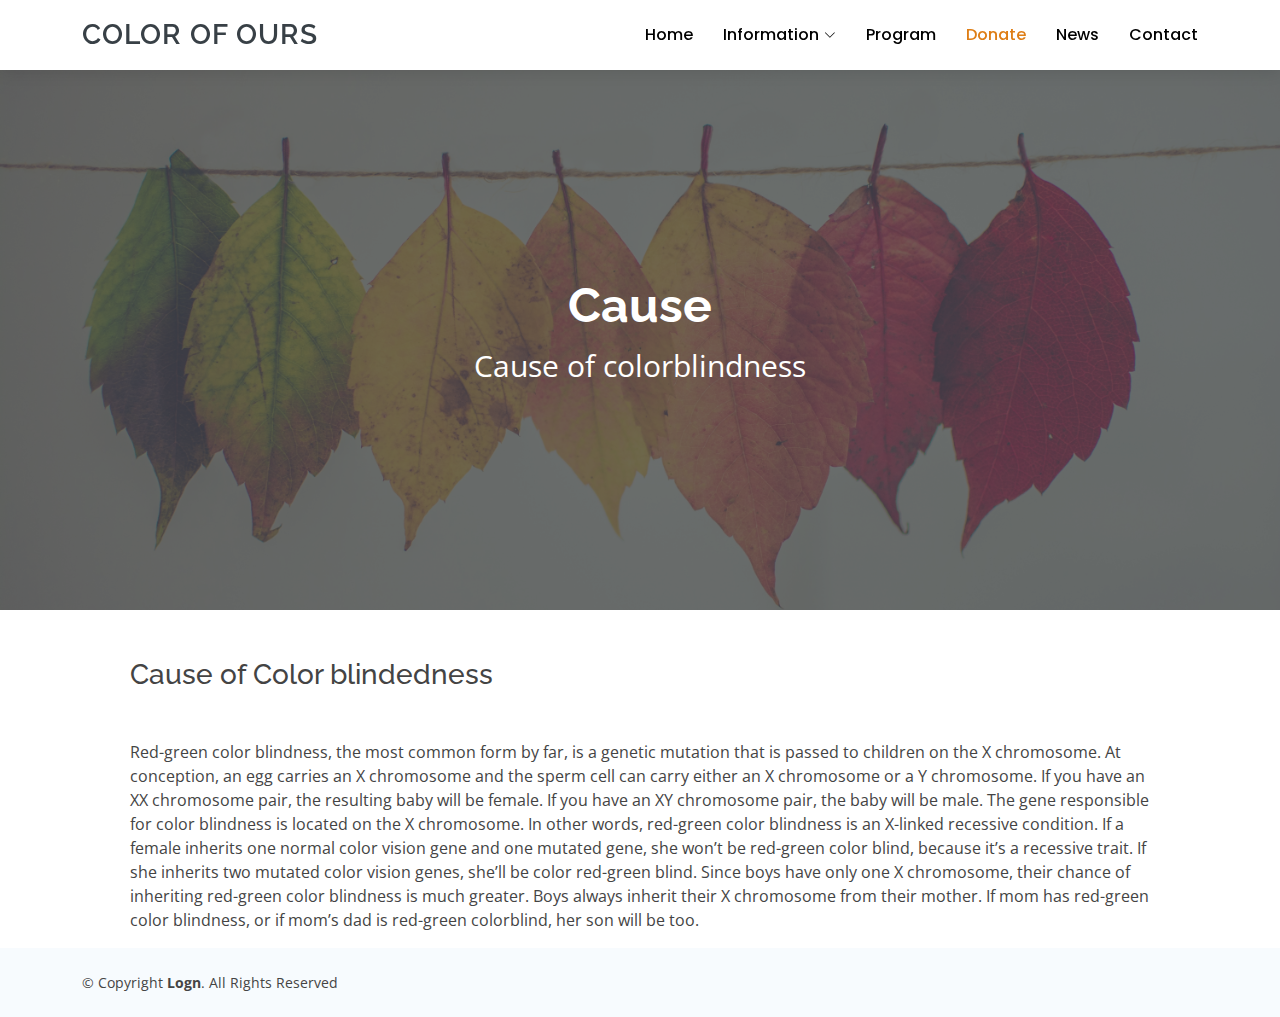
==== cause.html @ 6f02ad86 "add stuff" ====
<!DOCTYPE html>
<html lang="en">

<head>
  <meta charset="utf-8">
  <meta content="width=device-width, initial-scale=1.0" name="viewport">

  <title>Color of Ours</title>
  <meta content="" name="description">
  <meta content="" name="keywords">

  <!-- Favicons -->
  <link href="assets/img/favicon.png" rel="icon">
  <link href="assets/img/apple-touch-icon.png" rel="apple-touch-icon">

  <!-- Google Fonts -->
  <link href="https://fonts.googleapis.com/css?family=Open+Sans:300,300i,400,400i,600,600i,700,700i|Raleway:300,300i,400,400i,500,500i,600,600i,700,700i|Poppins:300,300i,400,400i,500,500i,600,600i,700,700i" rel="stylesheet">

  <!-- Vendor CSS Files -->
  <link href="assets/vendor/bootstrap/css/bootstrap.min.css" rel="stylesheet">
  <link href="assets/vendor/bootstrap-icons/bootstrap-icons.css" rel="stylesheet">
  <link href="assets/vendor/boxicons/css/boxicons.min.css" rel="stylesheet">
  <link href="assets/vendor/glightbox/css/glightbox.min.css" rel="stylesheet">
  <link href="assets/vendor/swiper/swiper-bundle.min.css" rel="stylesheet">

  <!-- Template Main CSS File -->
  <link href="assets/css/style.css" rel="stylesheet">
<link rel="stylesheet" href="https://cdnjs.cloudflare.com/ajax/libs/font-awesome/6.1.2/css/all.min.css" integrity="sha512-1sCRPdkRXhBV2PBLUdRb4tMg1w2YPf37qatUFeS7zlBy7jJI8Lf4VHwWfZZfpXtYSLy85pkm9GaYVYMfw5BC1A==" crossorigin="anonymous" referrerpolicy="no-referrer" />
  <!-- =======================================================
  * Template Name: Lumia - v4.8.1
  * Template URL: https://bootstrapmade.com/lumia-bootstrap-business-template/
  * Author: BootstrapMade.com
  * License: https://bootstrapmade.com/license/
  ======================================================== -->
</head>

<body>

  <!-- ======= Header ======= -->
  <header id="header" class="fixed-top d-flex align-items-center">
    <div class="container d-flex align-items-center">

      <div class="logo me-auto">
        <h1><a href="index.html">Color of Ours</a></h1>
        <!-- Uncomment below if you prefer to use an image logo -->
<!--          <a href="index.html"><img src="assets/img/logo.png" alt="no-image" class="img-fluid"></a> -->
      </div>

      <nav id="navbar" class="navbar order-last order-lg-0">
        <ul>
          <li><a class="nav-link scrollto" href="index.html">Home</a></li>
          <li class="dropdown"><a href="#"><span>Information</span> <i class="bi bi-chevron-down"></i></a>
            <ul>
              <li><a href="cause.html">Cause of colorblind</a></li>
              <li><a href="#">Drop Down 3</a></li>
              <li><a href="faq.html">FAQ</a></li>
            </ul>
          </li>
          <li><a class="nav-link scrollto " href="program.html">Program</a></li>
          <li><a class="nav-link scrollto active" href="#portfolio">Donate</a></li>
          <li><a class="nav-link scrollto" href="#testimonials">News</a></li>
          <li><a class="nav-link scrollto" href="#contact">Contact</a></li>
        </ul>
        <i class="bi bi-list mobile-nav-toggle"></i>
      </nav><!-- .navbar -->

<!--       <div class="header-social-links d-flex align-items-center">
        <a href="#" class="twitter"><i class="bi bi-twitter"></i></a>
        <a href="#" class="facebook"><i class="bi bi-facebook"></i></a>
        <a href="#" class="instagram"><i class="bi bi-instagram"></i></a>
        <a href="#" class="linkedin"><i class="bi bi-linkedin"></i></i></a>
      </div> -->

    </div>
  </header><!-- End Header -->
    <section id="hero" class="d-flex flex-column justify-content-center align-items-center">
    <div class="container text-center text-md-left" data-aos="fade-up">

      <h1>Cause</h1>
      <p class="donate-p"> <i class="fa-solid fa-quote-left donate-i"></i> Cause of colorblindness <i class="fa-solid fa-quote-right donate-i"></i> </p>
    </div>
</section>
  <div class="container">
          <h3 class="mt-5 mx-5">Cause of Color blindedness</h3>
          <p class="mt-5 mx-5"> Red-green color blindness, the most common form by far, is a genetic mutation that is passed to children on the X chromosome. At conception, an egg carries an X chromosome and the sperm cell can carry either an X chromosome or a Y chromosome. If you have an XX chromosome pair, the resulting baby will be female. If you have an XY chromosome pair, the baby will be male. The gene responsible for color blindness is located on the X chromosome. In other words, red-green color blindness is an X-linked recessive condition. If a female inherits one normal color vision gene and one mutated gene, she won’t be red-green color blind, because it’s a recessive trait. If she inherits two mutated color vision genes, she’ll be color red-green blind.
          Since boys have only one X chromosome, their chance of inheriting red-green color blindness is much greater. Boys always inherit their X chromosome from their mother. If mom has red-green color blindness, or if mom’s dad is red-green colorblind, her son will be too.
 </p>



 </div>



  <!-- ======= Footer ======= -->
  <footer id="footer">

    <div class="container d-md-flex py-4">

      <div class="me-md-auto text-center text-md-start">
        <div class="copyright">
          &copy; Copyright <strong><span>Logn</span></strong>. All Rights Reserved
        </div>

      </div>
<!--       <div class="social-links text-center text-md-right pt-3 pt-md-0">
        <a href="#" class="twitter"><i class="bx bxl-twitter"></i></a>
        <a href="#" class="facebook"><i class="bx bxl-facebook"></i></a>
        <a href="#" class="instagram"><i class="bx bxl-instagram"></i></a>
        <a href="#" class="google-plus"><i class="bx bxl-skype"></i></a>
        <a href="#" class="linkedin"><i class="bx bxl-linkedin"></i></a>
      </div> -->
    </div>
  </footer><!-- End Footer -->

  <a href="#" class="back-to-top d-flex align-items-center justify-content-center"><i class="bi bi-arrow-up-short"></i></a>

  <!-- Vendor JS Files -->
  <script src="assets/vendor/purecounter/purecounter_vanilla.js"></script>
  <script src="assets/vendor/bootstrap/js/bootstrap.bundle.min.js"></script>
  <script src="assets/vendor/glightbox/js/glightbox.min.js"></script>
  <script src="assets/vendor/isotope-layout/isotope.pkgd.min.js"></script>
  <script src="assets/vendor/swiper/swiper-bundle.min.js"></script>
  <script src="assets/vendor/waypoints/noframework.waypoints.js"></script>
  <script src="assets/vendor/php-email-form/validate.js"></script>

  <!-- Template Main JS File -->
  <script src="assets/js/main.js"></script>

</body>

</html>
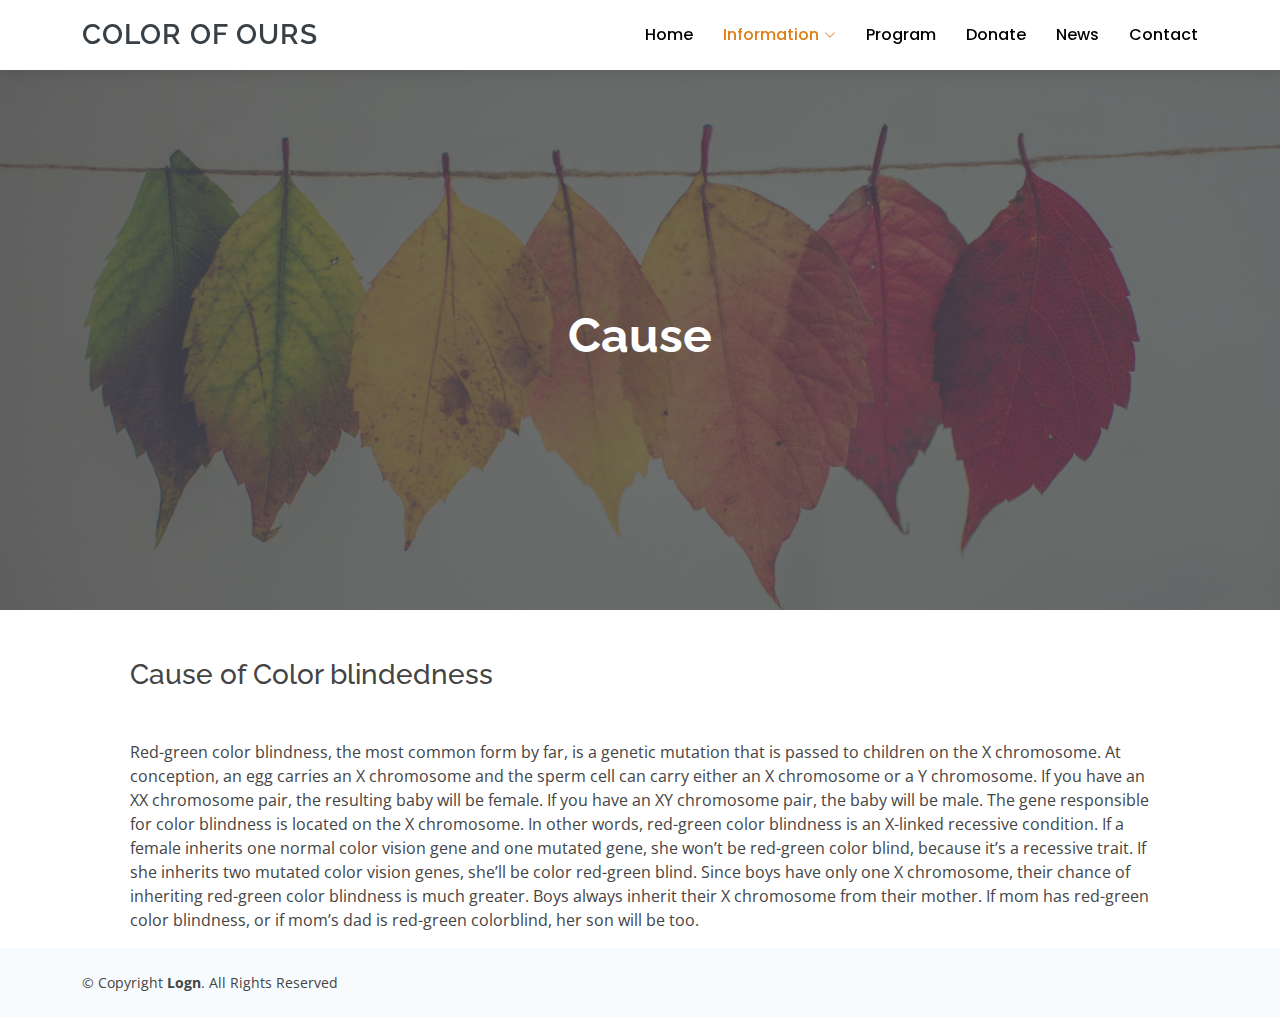
==== commit 2d325890: "minor update" ====
--- a/cause.html
+++ b/cause.html
@@ -49,15 +49,17 @@
       <nav id="navbar" class="navbar order-last order-lg-0">
         <ul>
           <li><a class="nav-link scrollto" href="index.html">Home</a></li>
-          <li class="dropdown"><a href="#"><span>Information</span> <i class="bi bi-chevron-down"></i></a>
+          <li class="dropdown nav-link scrollto active"><a>Information<i class="bi bi-chevron-down"></i></a>
             <ul>
-              <li><a href="cause.html">Cause of colorblind</a></li>
-              <li><a href="#">Drop Down 3</a></li>
+              <li><a href="overview.html">Overview</a></li>
+              <li><a href="cause.html">Causes</a></li>
+               <li><a href="difficulties.html">Difficulties</a></li>
+                <li><a href="treatments.html">Treatments</a></li>
               <li><a href="faq.html">FAQ</a></li>
             </ul>
           </li>
           <li><a class="nav-link scrollto " href="program.html">Program</a></li>
-          <li><a class="nav-link scrollto active" href="#portfolio">Donate</a></li>
+          <li><a class="nav-link scrollto" href="#portfolio">Donate</a></li>
           <li><a class="nav-link scrollto" href="#testimonials">News</a></li>
           <li><a class="nav-link scrollto" href="#contact">Contact</a></li>
         </ul>
@@ -77,7 +79,7 @@
     <div class="container text-center text-md-left" data-aos="fade-up">
 
       <h1>Cause</h1>
-      <p class="donate-p"> <i class="fa-solid fa-quote-left donate-i"></i> Cause of colorblindness <i class="fa-solid fa-quote-right donate-i"></i> </p>
+<!--       <p class="donate-p"> <i class="fa-solid fa-quote-left donate-i"></i> Cause of colorblindness <i class="fa-solid fa-quote-right donate-i"></i> </p> -->
     </div>
 </section>
   <div class="container">
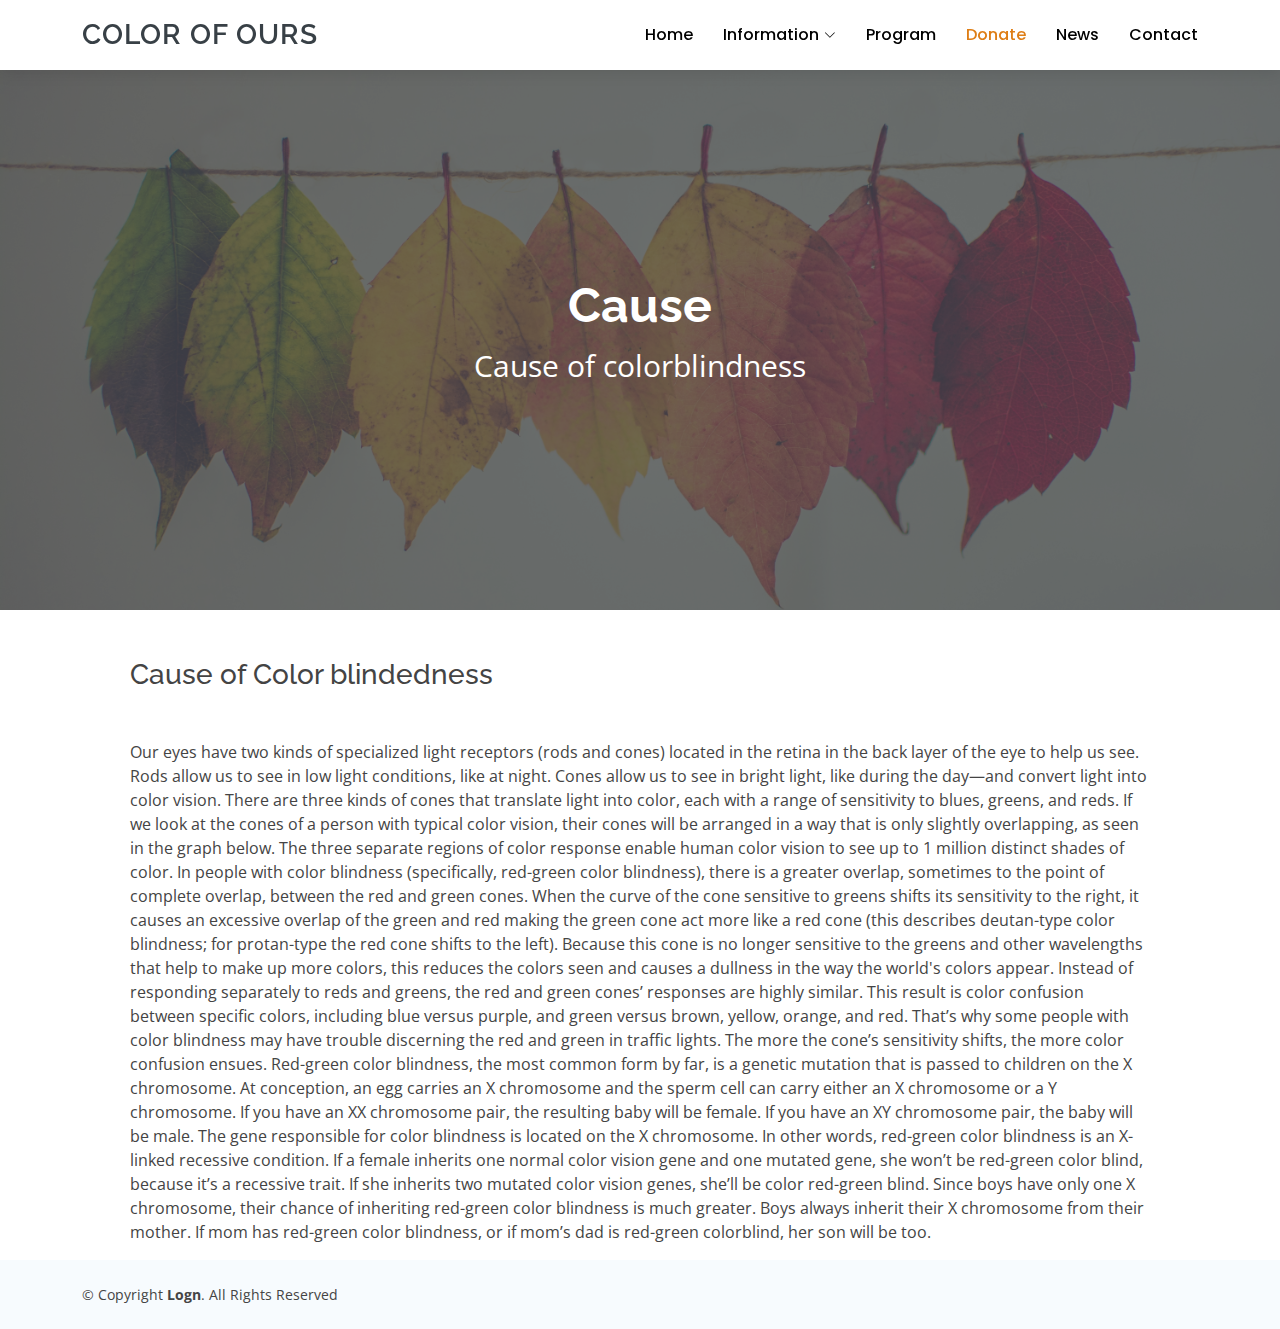
==== commit 18ef4f90: "causes description" ====
--- a/cause.html
+++ b/cause.html
@@ -49,7 +49,7 @@
       <nav id="navbar" class="navbar order-last order-lg-0">
         <ul>
           <li><a class="nav-link scrollto" href="index.html">Home</a></li>
-          <li class="dropdown nav-link scrollto active"><a>Information<i class="bi bi-chevron-down"></i></a>
+          <li class="dropdown"><a href="#"><span>Information</span> <i class="bi bi-chevron-down"></i></a>
             <ul>
               <li><a href="overview.html">Overview</a></li>
               <li><a href="cause.html">Causes</a></li>
@@ -59,7 +59,7 @@
             </ul>
           </li>
           <li><a class="nav-link scrollto " href="program.html">Program</a></li>
-          <li><a class="nav-link scrollto" href="#portfolio">Donate</a></li>
+          <li><a class="nav-link scrollto active" href="#portfolio">Donate</a></li>
           <li><a class="nav-link scrollto" href="#testimonials">News</a></li>
           <li><a class="nav-link scrollto" href="#contact">Contact</a></li>
         </ul>
@@ -79,12 +79,18 @@
     <div class="container text-center text-md-left" data-aos="fade-up">
 
       <h1>Cause</h1>
-<!--       <p class="donate-p"> <i class="fa-solid fa-quote-left donate-i"></i> Cause of colorblindness <i class="fa-solid fa-quote-right donate-i"></i> </p> -->
+      <p class="donate-p"> <i class="fa-solid fa-quote-left donate-i"></i> Cause of colorblindness <i class="fa-solid fa-quote-right donate-i"></i> </p>
     </div>
 </section>
   <div class="container">
           <h3 class="mt-5 mx-5">Cause of Color blindedness</h3>
-          <p class="mt-5 mx-5"> Red-green color blindness, the most common form by far, is a genetic mutation that is passed to children on the X chromosome. At conception, an egg carries an X chromosome and the sperm cell can carry either an X chromosome or a Y chromosome. If you have an XX chromosome pair, the resulting baby will be female. If you have an XY chromosome pair, the baby will be male. The gene responsible for color blindness is located on the X chromosome. In other words, red-green color blindness is an X-linked recessive condition. If a female inherits one normal color vision gene and one mutated gene, she won’t be red-green color blind, because it’s a recessive trait. If she inherits two mutated color vision genes, she’ll be color red-green blind.
+          <p class="mt-5 mx-5"> Our eyes have two kinds of specialized light receptors (rods and cones) located in the retina in the back layer of the eye to help us see. Rods allow us to see in low light conditions, like at night. Cones allow us to see in bright light, like during the day—and convert light into color vision.
+
+There are three kinds of cones that translate light into color, each with a range of sensitivity to blues, greens, and reds. If we look at the cones of a person with typical color vision, their cones will be arranged in a way that is only slightly overlapping, as seen in the graph below. The three separate regions of color response enable human color vision to see up to 1 million distinct shades of color. In people with color blindness (specifically, red-green color blindness), there is a greater overlap, sometimes to the point of complete overlap, between the red and green cones.
+
+When the curve of the cone sensitive to greens shifts its sensitivity to the right, it causes an excessive overlap of the green and red making the green cone act more like a red cone (this describes deutan-type color blindness; for protan-type the red cone shifts to the left). Because this cone is no longer sensitive to the greens and other wavelengths that help to make up more colors, this reduces the colors seen and causes a dullness in the way the world's colors appear. Instead of responding separately to reds and greens, the red and green cones’ responses are highly similar. This result is color confusion between specific colors, including blue versus purple, and green versus brown, yellow, orange, and red. That’s why some people with color blindness may have trouble discerning the red and green in traffic lights. The more the cone’s sensitivity shifts, the more color confusion ensues.
+
+            Red-green color blindness, the most common form by far, is a genetic mutation that is passed to children on the X chromosome. At conception, an egg carries an X chromosome and the sperm cell can carry either an X chromosome or a Y chromosome. If you have an XX chromosome pair, the resulting baby will be female. If you have an XY chromosome pair, the baby will be male. The gene responsible for color blindness is located on the X chromosome. In other words, red-green color blindness is an X-linked recessive condition. If a female inherits one normal color vision gene and one mutated gene, she won’t be red-green color blind, because it’s a recessive trait. If she inherits two mutated color vision genes, she’ll be color red-green blind.
           Since boys have only one X chromosome, their chance of inheriting red-green color blindness is much greater. Boys always inherit their X chromosome from their mother. If mom has red-green color blindness, or if mom’s dad is red-green colorblind, her son will be too.
  </p>
 
--- a/assets/css/style.css
+++ b/assets/css/style.css
@@ -849,14 +849,14 @@
   background: #fff;
   text-align: center;
   padding: 30px;
-  height: 90px;
+  height: 115px;
   border-radius: 0 0 3px 3px;
 }
 
 .portfolio .portfolio-item .portfolio-info h4 {
   font-size: 18px;
-  line-height: 1px;
-  font-weight: 700;
+/*  line-height: 1px;
+*/  font-weight: 700;
   margin-bottom: 18px;
   padding-bottom: 0;
 }
@@ -1610,9 +1610,9 @@
 }
 
 .profile img {
-    width: 68px;
-    height: 68px;
-    border-radius: 50%
+    width: 140px;
+    height: 140px;
+    border-radius: 20%
 }
 
 .card {
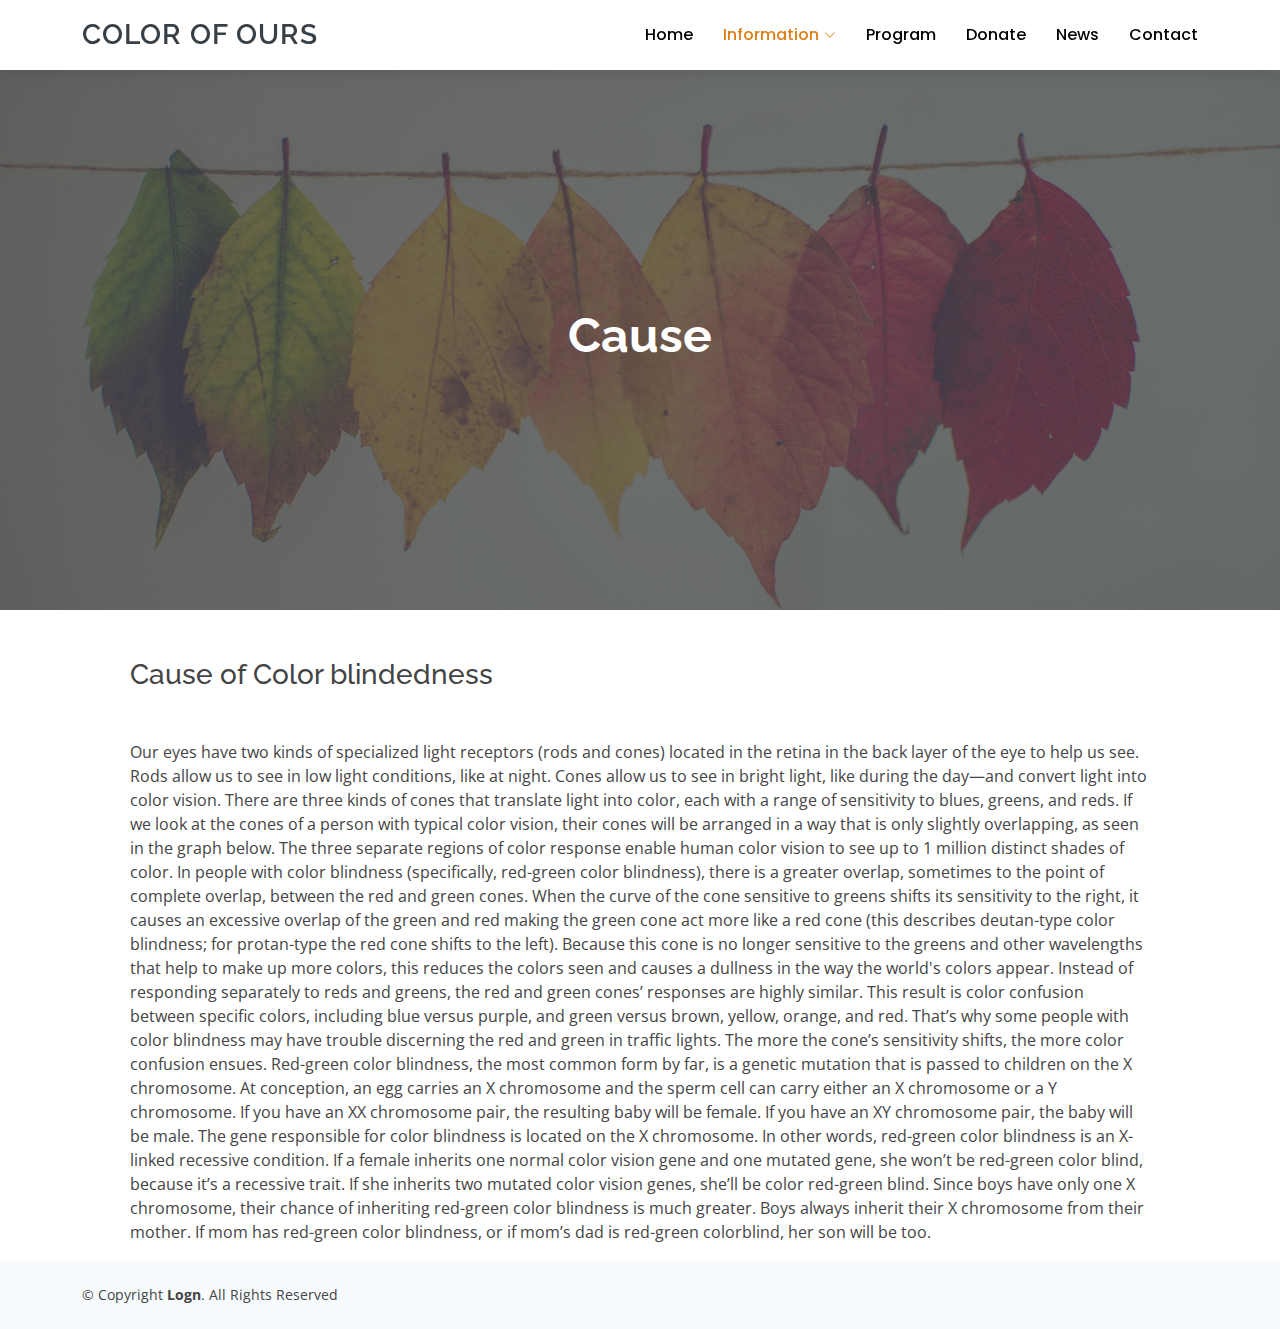
==== commit 9003dfa6: "Merge branch 'main' of https://github.com/ckim48/colorblind" ====
--- a/cause.html
+++ b/cause.html
@@ -49,7 +49,7 @@
       <nav id="navbar" class="navbar order-last order-lg-0">
         <ul>
           <li><a class="nav-link scrollto" href="index.html">Home</a></li>
-          <li class="dropdown"><a href="#"><span>Information</span> <i class="bi bi-chevron-down"></i></a>
+          <li class="dropdown nav-link scrollto active"><a>Information<i class="bi bi-chevron-down"></i></a>
             <ul>
               <li><a href="overview.html">Overview</a></li>
               <li><a href="cause.html">Causes</a></li>
@@ -59,9 +59,9 @@
             </ul>
           </li>
           <li><a class="nav-link scrollto " href="program.html">Program</a></li>
-          <li><a class="nav-link scrollto active" href="#portfolio">Donate</a></li>
-          <li><a class="nav-link scrollto" href="#testimonials">News</a></li>
-          <li><a class="nav-link scrollto" href="#contact">Contact</a></li>
+          <li><a class="nav-link scrollto" href="donate.html">Donate</a></li>
+          <li><a class="nav-link scrollto" href="index.html#news">News</a></li>
+          <li><a class="nav-link scrollto" href="index.html#contact">Contact</a></li>
         </ul>
         <i class="bi bi-list mobile-nav-toggle"></i>
       </nav><!-- .navbar -->
@@ -79,7 +79,7 @@
     <div class="container text-center text-md-left" data-aos="fade-up">
 
       <h1>Cause</h1>
-      <p class="donate-p"> <i class="fa-solid fa-quote-left donate-i"></i> Cause of colorblindness <i class="fa-solid fa-quote-right donate-i"></i> </p>
+<!--       <p class="donate-p"> <i class="fa-solid fa-quote-left donate-i"></i> Cause of colorblindness <i class="fa-solid fa-quote-right donate-i"></i> </p> -->
     </div>
 </section>
   <div class="container">
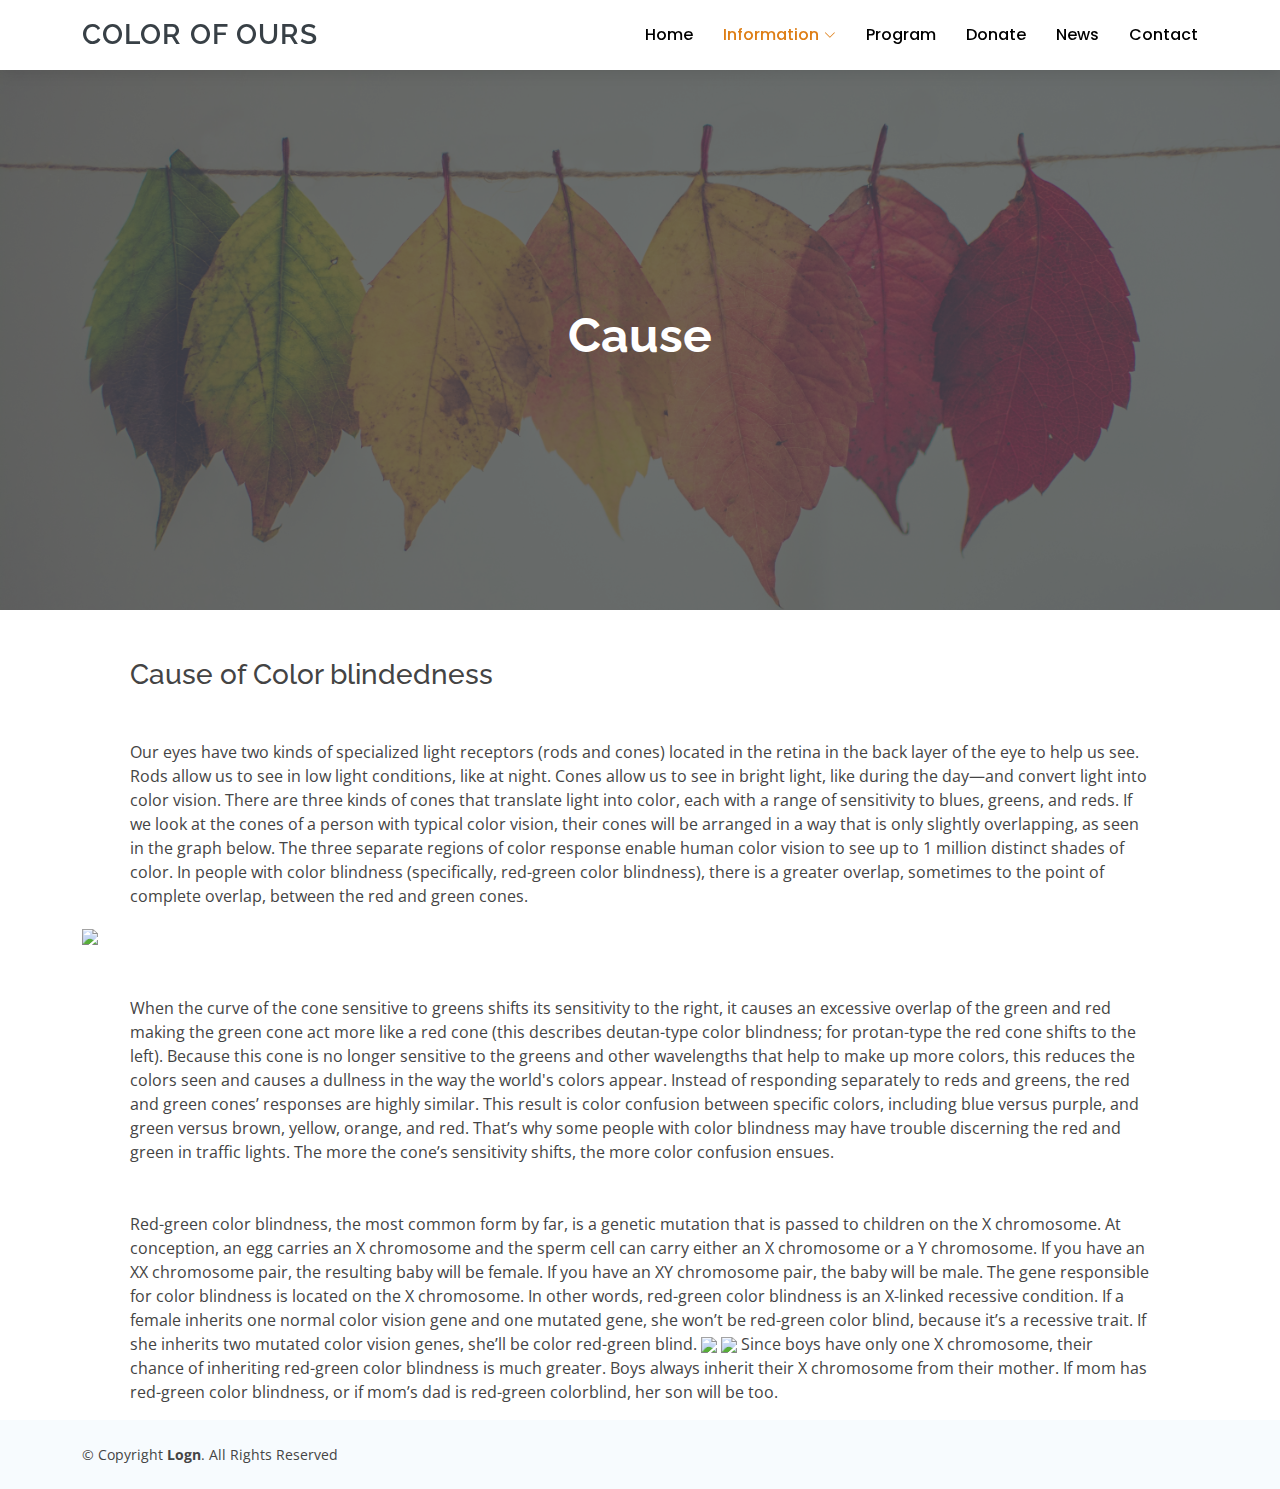
==== commit 93e56ba2: "kjbjlkn" ====
--- a/cause.html
+++ b/cause.html
@@ -84,13 +84,24 @@
 </section>
   <div class="container">
           <h3 class="mt-5 mx-5">Cause of Color blindedness</h3>
-          <p class="mt-5 mx-5"> Our eyes have two kinds of specialized light receptors (rods and cones) located in the retina in the back layer of the eye to help us see. Rods allow us to see in low light conditions, like at night. Cones allow us to see in bright light, like during the day—and convert light into color vision.
+          <p class="mt-5 mx-5"> 
+          Our eyes have two kinds of specialized light receptors (rods and cones) located in the retina in the back layer of the eye to help us see. Rods allow us to see in low light conditions, like at night. Cones allow us to see in bright light, like during the day—and convert light into color vision.
 
-There are three kinds of cones that translate light into color, each with a range of sensitivity to blues, greens, and reds. If we look at the cones of a person with typical color vision, their cones will be arranged in a way that is only slightly overlapping, as seen in the graph below. The three separate regions of color response enable human color vision to see up to 1 million distinct shades of color. In people with color blindness (specifically, red-green color blindness), there is a greater overlap, sometimes to the point of complete overlap, between the red and green cones.
+          There are three kinds of cones that translate light into color, each with a range of sensitivity to blues, greens, and reds. If we look at the cones of a person with typical color vision, their cones will be arranged in a way that is only slightly overlapping, as seen in the graph below. The three separate regions of color response enable human color vision to see up to 1 million distinct shades of color. In people with color blindness (specifically, red-green color blindness), there is a greater overlap, sometimes to the point of complete overlap, between the red and green cones.
+          </p>
+ 
+  <img src=”assets/img/cones.jpg”>
 
-When the curve of the cone sensitive to greens shifts its sensitivity to the right, it causes an excessive overlap of the green and red making the green cone act more like a red cone (this describes deutan-type color blindness; for protan-type the red cone shifts to the left). Because this cone is no longer sensitive to the greens and other wavelengths that help to make up more colors, this reduces the colors seen and causes a dullness in the way the world's colors appear. Instead of responding separately to reds and greens, the red and green cones’ responses are highly similar. This result is color confusion between specific colors, including blue versus purple, and green versus brown, yellow, orange, and red. That’s why some people with color blindness may have trouble discerning the red and green in traffic lights. The more the cone’s sensitivity shifts, the more color confusion ensues.
+<p class="mt-5 mx-5"> 
+          When the curve of the cone sensitive to greens shifts its sensitivity to the right, it causes an excessive overlap of the green and red making the green cone act more like a red cone (this describes deutan-type color blindness; for protan-type the red cone shifts to the left). Because this cone is no longer sensitive to the greens and other wavelengths that help to make up more colors, this reduces the colors seen and causes a dullness in the way the world's colors appear. Instead of responding separately to reds and greens, the red and green cones’ responses are highly similar. This result is color confusion between specific colors, including blue versus purple, and green versus brown, yellow, orange, and red. That’s why some people with color blindness may have trouble discerning the red and green in traffic lights. The more the cone’s sensitivity shifts, the more color confusion ensues. 
+</p>
 
+ <p class="mt-5 mx-5"> 
             Red-green color blindness, the most common form by far, is a genetic mutation that is passed to children on the X chromosome. At conception, an egg carries an X chromosome and the sperm cell can carry either an X chromosome or a Y chromosome. If you have an XX chromosome pair, the resulting baby will be female. If you have an XY chromosome pair, the baby will be male. The gene responsible for color blindness is located on the X chromosome. In other words, red-green color blindness is an X-linked recessive condition. If a female inherits one normal color vision gene and one mutated gene, she won’t be red-green color blind, because it’s a recessive trait. If she inherits two mutated color vision genes, she’ll be color red-green blind.
+
+             <img src=”assets/img/genes1.jpg”>
+             <img src=”assets/img/genes2.jpg”>
+
           Since boys have only one X chromosome, their chance of inheriting red-green color blindness is much greater. Boys always inherit their X chromosome from their mother. If mom has red-green color blindness, or if mom’s dad is red-green colorblind, her son will be too.
  </p>
 
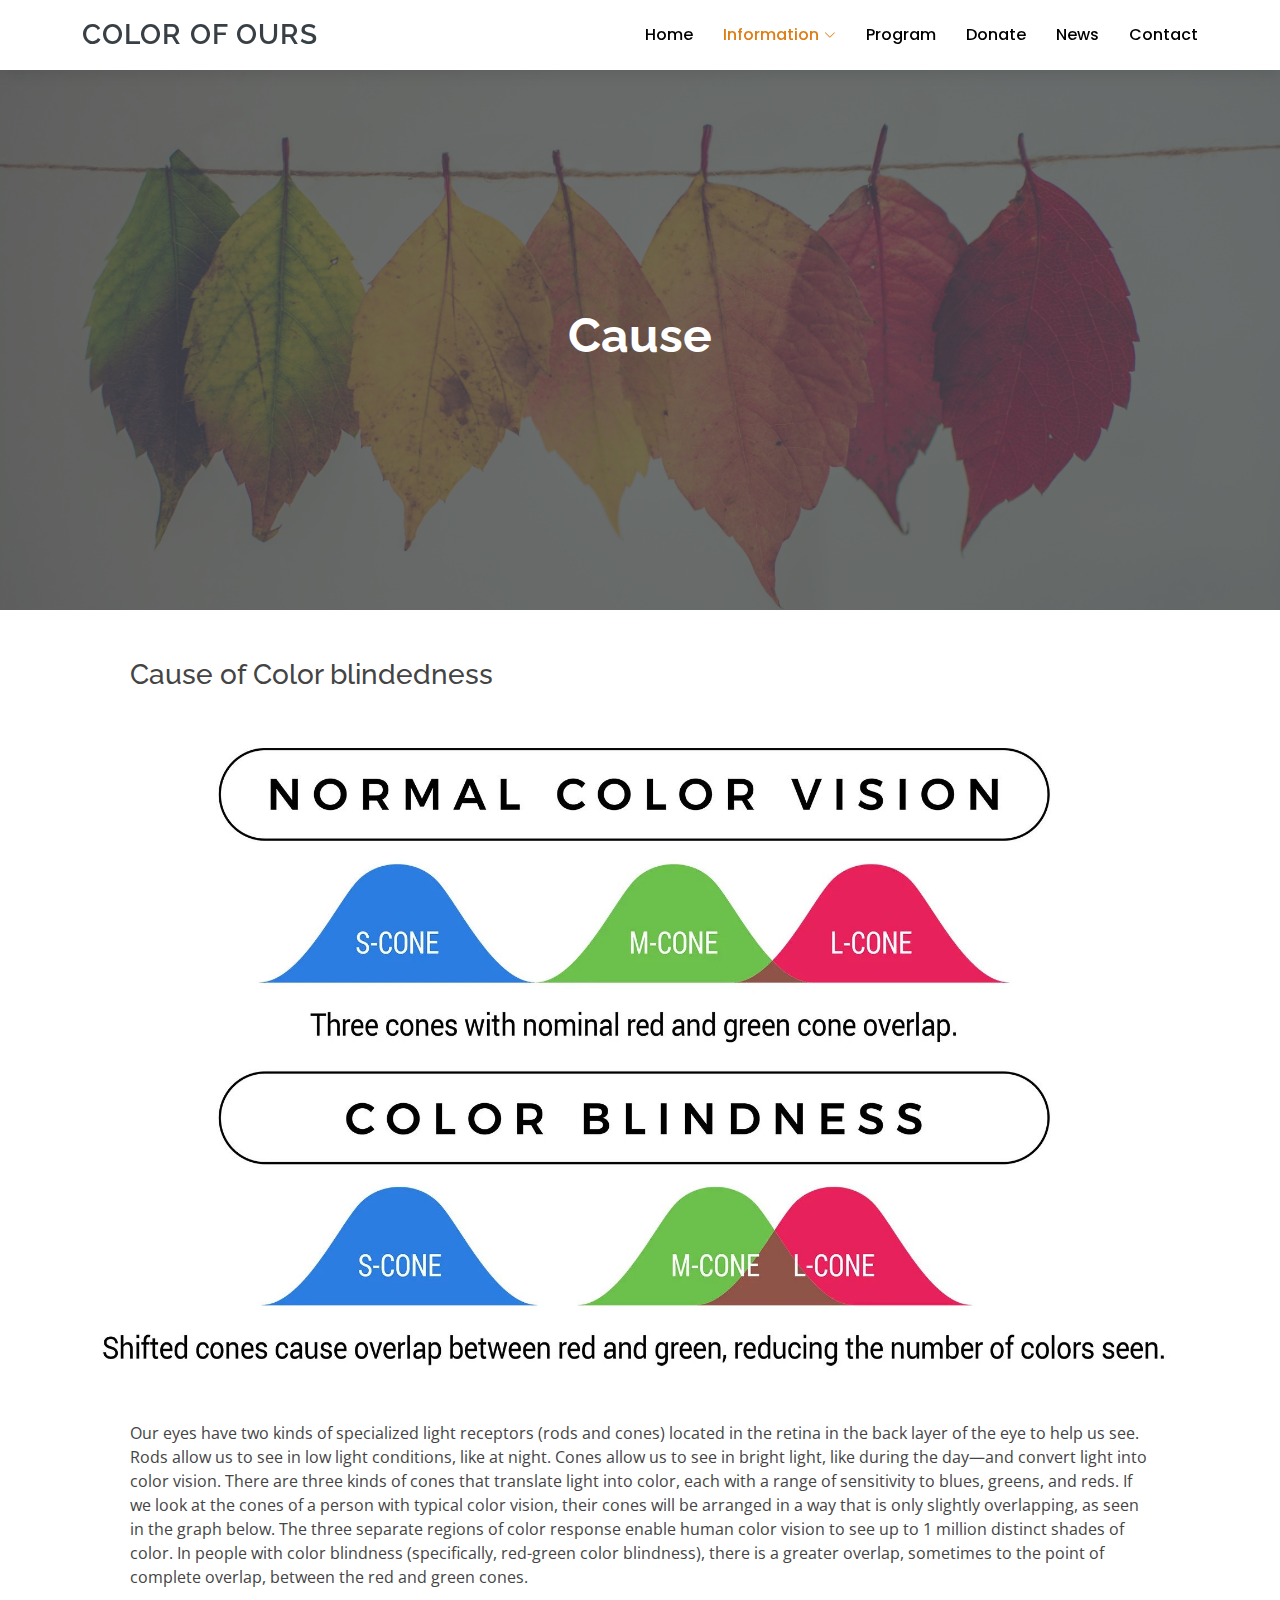
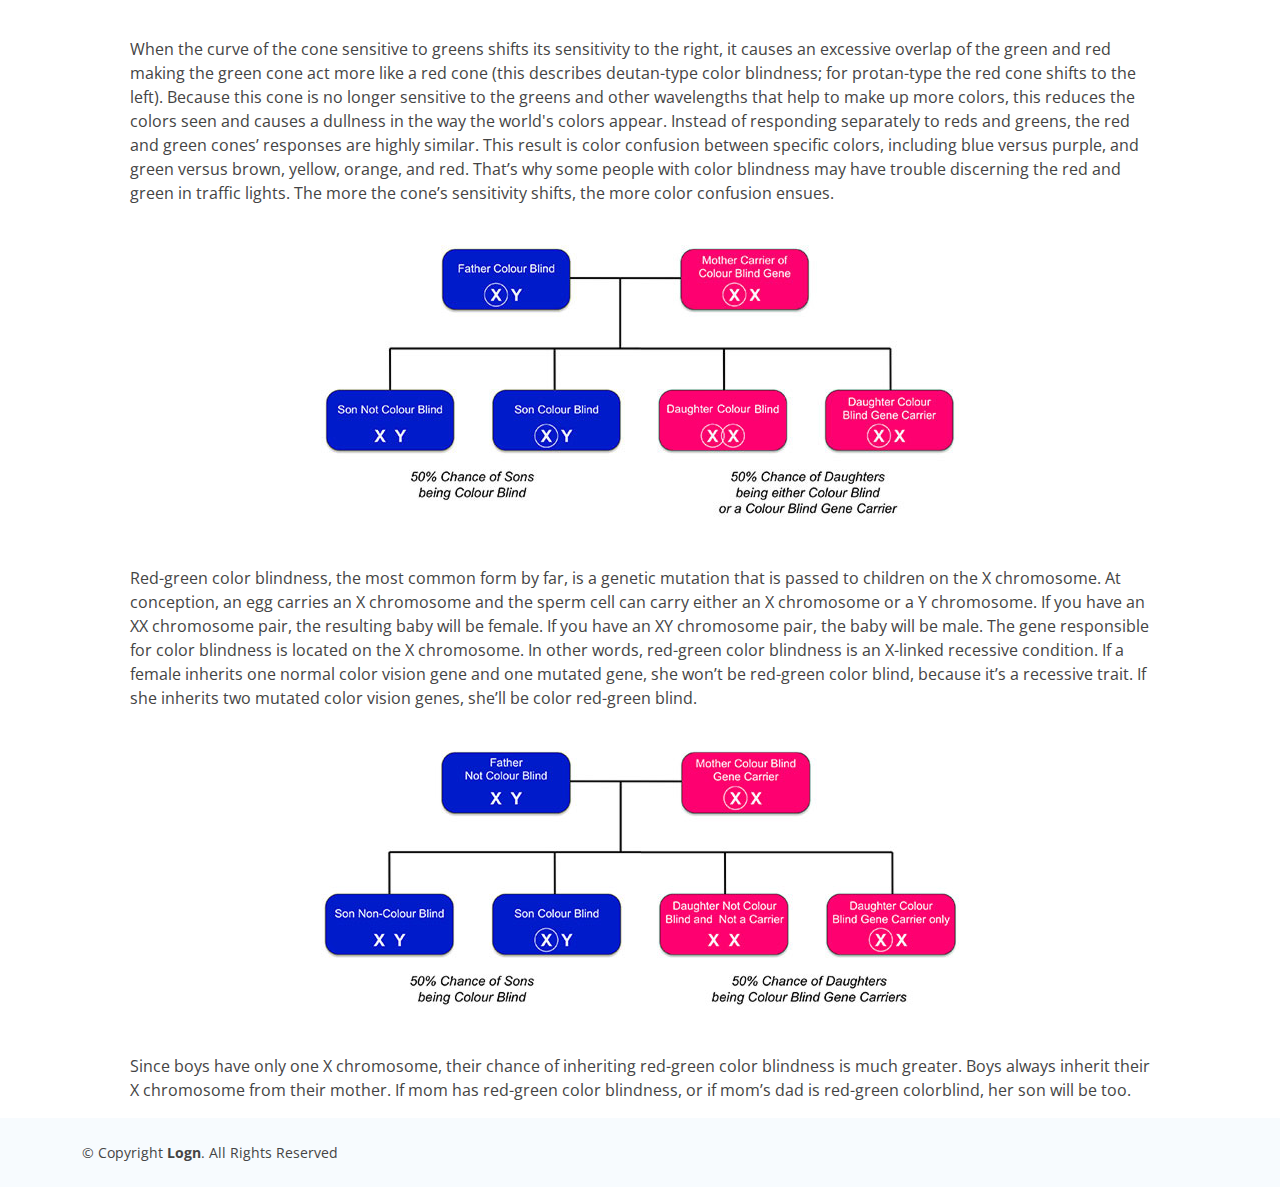
==== commit e9995abe: "changes" ====
--- a/cause.html
+++ b/cause.html
@@ -84,26 +84,38 @@
 </section>
   <div class="container">
           <h3 class="mt-5 mx-5">Cause of Color blindedness</h3>
+                                       <center>
+                             <img src="assets/img/cones.jpg" class="img-fluid mt-5" alt="">
+                           </center>
           <p class="mt-5 mx-5"> 
           Our eyes have two kinds of specialized light receptors (rods and cones) located in the retina in the back layer of the eye to help us see. Rods allow us to see in low light conditions, like at night. Cones allow us to see in bright light, like during the day—and convert light into color vision.
 
           There are three kinds of cones that translate light into color, each with a range of sensitivity to blues, greens, and reds. If we look at the cones of a person with typical color vision, their cones will be arranged in a way that is only slightly overlapping, as seen in the graph below. The three separate regions of color response enable human color vision to see up to 1 million distinct shades of color. In people with color blindness (specifically, red-green color blindness), there is a greater overlap, sometimes to the point of complete overlap, between the red and green cones.
-          </p>
+          </p>                            
+<!--           <center>
+ --> <!--                             <img src=”assets/img/cones.jpeg” class="img-fluid mt-4" alt="">
+                           </center> -->
  
-  <img src=”assets/img/cones.jpg”>
+
 
 <p class="mt-5 mx-5"> 
           When the curve of the cone sensitive to greens shifts its sensitivity to the right, it causes an excessive overlap of the green and red making the green cone act more like a red cone (this describes deutan-type color blindness; for protan-type the red cone shifts to the left). Because this cone is no longer sensitive to the greens and other wavelengths that help to make up more colors, this reduces the colors seen and causes a dullness in the way the world's colors appear. Instead of responding separately to reds and greens, the red and green cones’ responses are highly similar. This result is color confusion between specific colors, including blue versus purple, and green versus brown, yellow, orange, and red. That’s why some people with color blindness may have trouble discerning the red and green in traffic lights. The more the cone’s sensitivity shifts, the more color confusion ensues. 
 </p>
-
+<center>
+<img src="assets/img/genes1.jpg" class="img-fluid mt-4" alt="">
+</center>
  <p class="mt-5 mx-5"> 
             Red-green color blindness, the most common form by far, is a genetic mutation that is passed to children on the X chromosome. At conception, an egg carries an X chromosome and the sperm cell can carry either an X chromosome or a Y chromosome. If you have an XX chromosome pair, the resulting baby will be female. If you have an XY chromosome pair, the baby will be male. The gene responsible for color blindness is located on the X chromosome. In other words, red-green color blindness is an X-linked recessive condition. If a female inherits one normal color vision gene and one mutated gene, she won’t be red-green color blind, because it’s a recessive trait. If she inherits two mutated color vision genes, she’ll be color red-green blind.
+             </p>
 
-             <img src=”assets/img/genes1.jpg”>
-             <img src=”assets/img/genes2.jpg”>
+                            <center>
+                             <img src="assets/img/genes2.jpg" class="img-fluid mt-4" alt="">
+                           </center>
 
+
+<p class="mt-5 mx-5">
           Since boys have only one X chromosome, their chance of inheriting red-green color blindness is much greater. Boys always inherit their X chromosome from their mother. If mom has red-green color blindness, or if mom’s dad is red-green colorblind, her son will be too.
- </p>
+</p>
 
 
 
